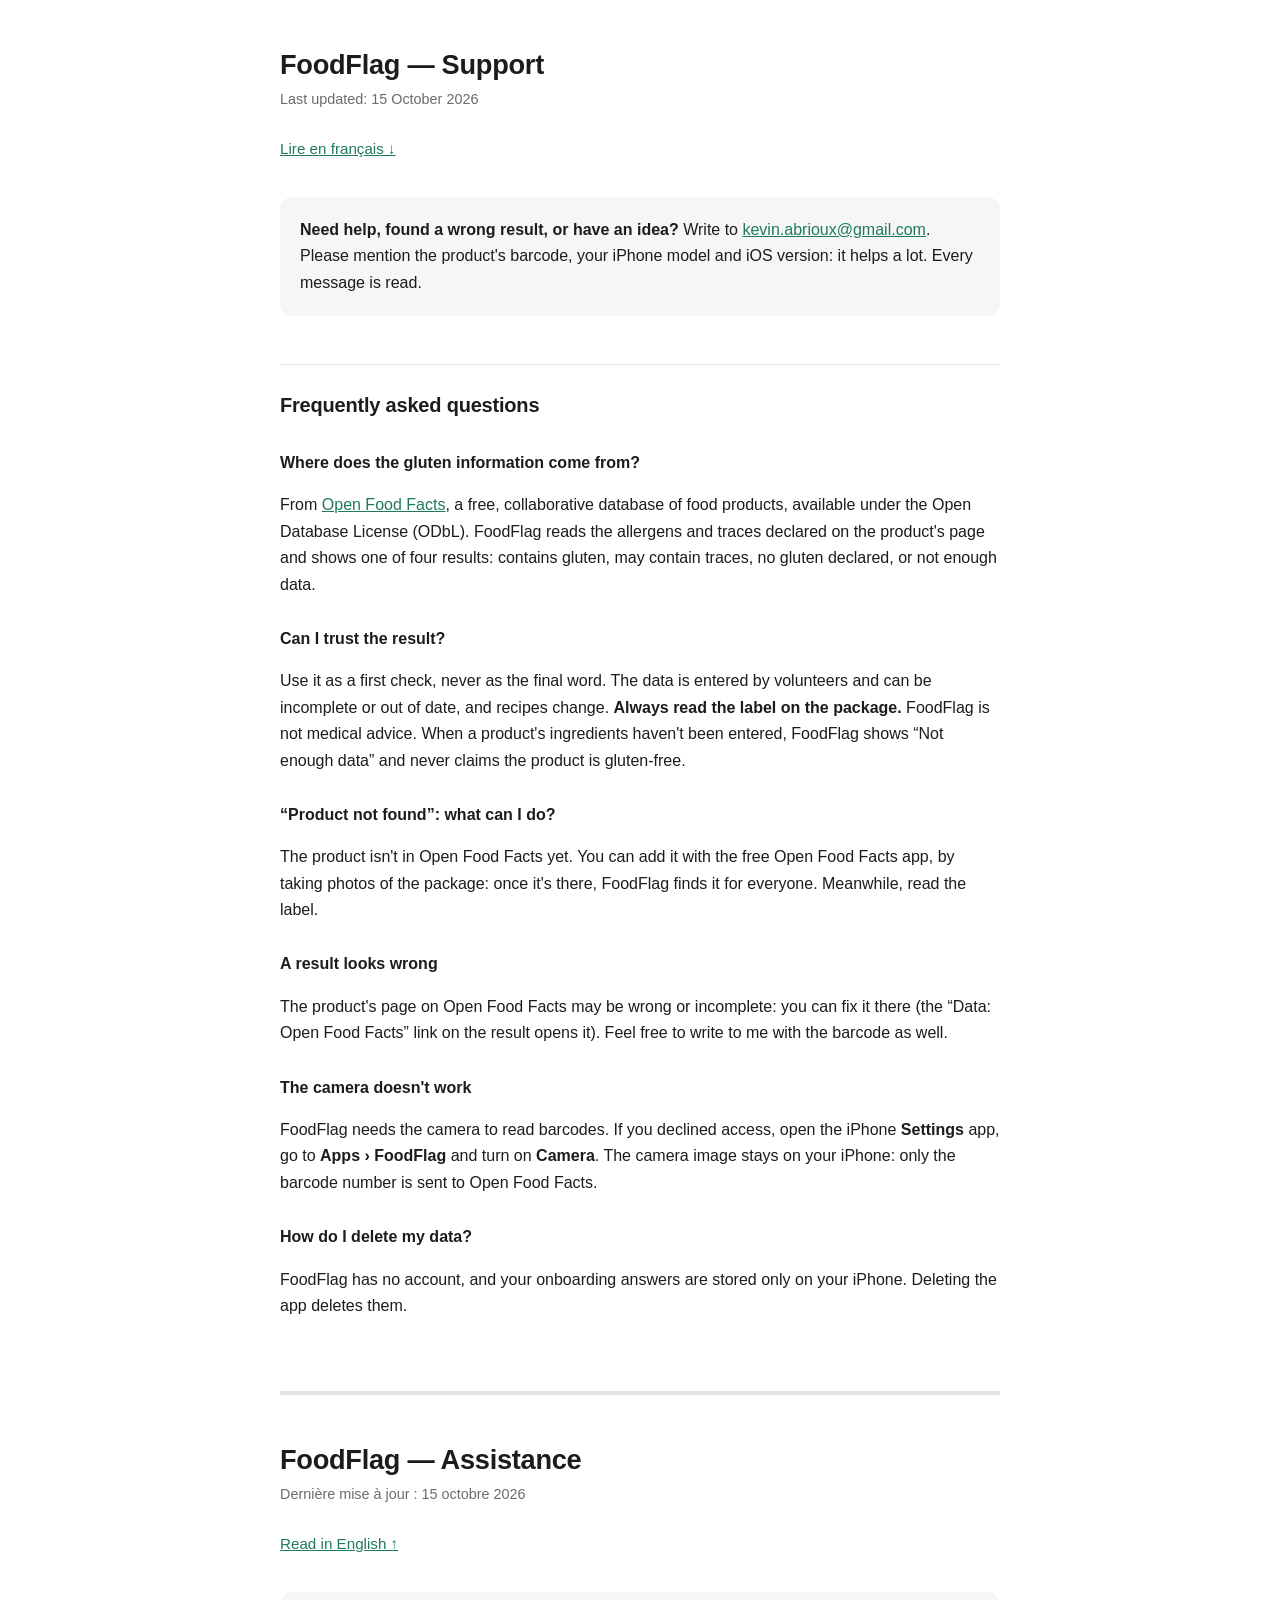
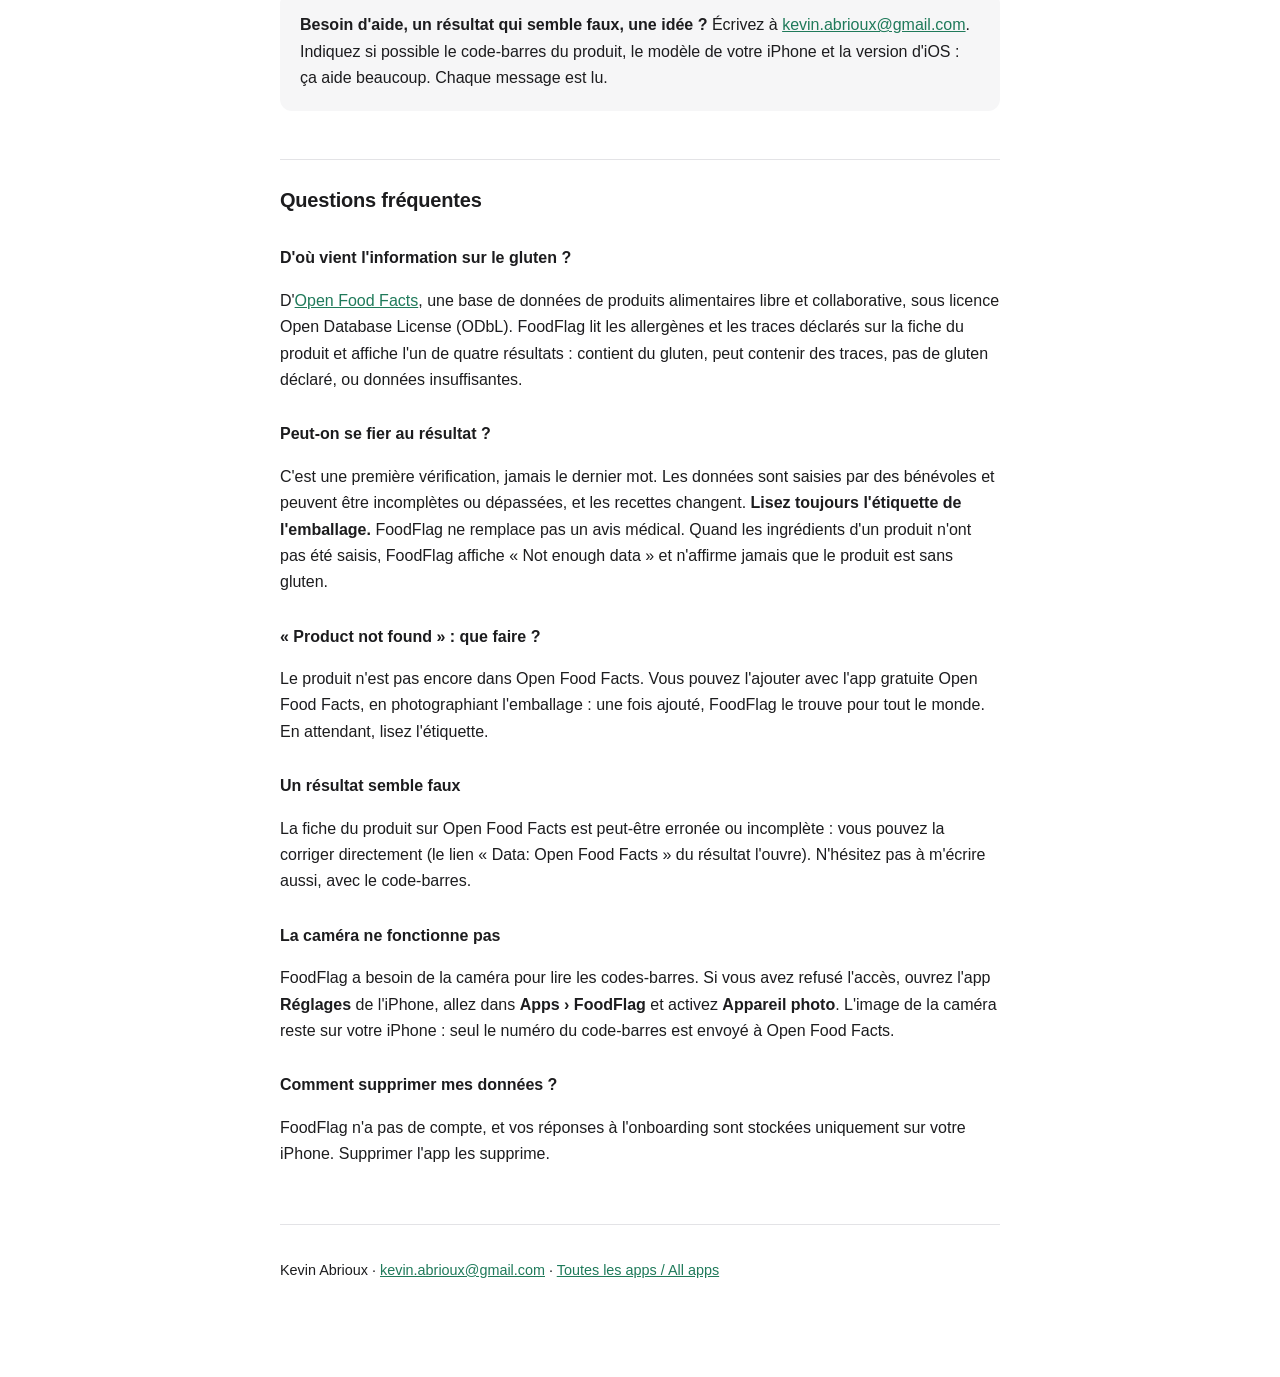
==== foodflag/support/index.html @ 54abcb8b "FoodFlag: support page (FoodFlag #33)" ====
<!doctype html>
<html lang="en">
<head>
<meta charset="utf-8">
<meta name="viewport" content="width=device-width, initial-scale=1, viewport-fit=cover">
<title>FoodFlag — Support / Assistance</title>
<link rel="stylesheet" href="../../assets/style.css">
</head>
<body>
<main>

<header id="en">
  <h1>FoodFlag — Support</h1>
  <p class="meta">Last updated: 15 October 2026</p>
  <p class="lang"><a href="#fr">Lire en français ↓</a></p>
</header>

<div class="summary">
  <p><strong>Need help, found a wrong result, or have an idea?</strong> Write to <a href="mailto:kevin.abrioux@gmail.com?subject=FoodFlag%20support">kevin.abrioux@gmail.com</a>. Please mention the product's barcode, your iPhone model and iOS version: it helps a lot. Every message is read.</p>
</div>

<h2>Frequently asked questions</h2>

<h3>Where does the gluten information come from?</h3>
<p>From <a href="https://world.openfoodfacts.org">Open Food Facts</a>, a free, collaborative database of food products, available under the Open Database License (ODbL). FoodFlag reads the allergens and traces declared on the product's page and shows one of four results: contains gluten, may contain traces, no gluten declared, or not enough data.</p>

<h3>Can I trust the result?</h3>
<p>Use it as a first check, never as the final word. The data is entered by volunteers and can be incomplete or out of date, and recipes change. <strong>Always read the label on the package.</strong> FoodFlag is not medical advice. When a product's ingredients haven't been entered, FoodFlag shows “Not enough data” and never claims the product is gluten-free.</p>

<h3>“Product not found”: what can I do?</h3>
<p>The product isn't in Open Food Facts yet. You can add it with the free Open Food Facts app, by taking photos of the package: once it's there, FoodFlag finds it for everyone. Meanwhile, read the label.</p>

<h3>A result looks wrong</h3>
<p>The product's page on Open Food Facts may be wrong or incomplete: you can fix it there (the “Data: Open Food Facts” link on the result opens it). Feel free to write to me with the barcode as well.</p>

<h3>The camera doesn't work</h3>
<p>FoodFlag needs the camera to read barcodes. If you declined access, open the iPhone <strong>Settings</strong> app, go to <strong>Apps › FoodFlag</strong> and turn on <strong>Camera</strong>. The camera image stays on your iPhone: only the barcode number is sent to Open Food Facts.</p>

<h3>How do I delete my data?</h3>
<p>FoodFlag has no account, and your onboarding answers are stored only on your iPhone. Deleting the app deletes them.</p>

<hr class="lang-break">

<header id="fr">
  <h1>FoodFlag — Assistance</h1>
  <p class="meta">Dernière mise à jour : 15 octobre 2026</p>
  <p class="lang"><a href="#en">Read in English ↑</a></p>
</header>

<div class="summary">
  <p><strong>Besoin d'aide, un résultat qui semble faux, une idée ?</strong> Écrivez à <a href="mailto:kevin.abrioux@gmail.com?subject=FoodFlag%20assistance">kevin.abrioux@gmail.com</a>. Indiquez si possible le code-barres du produit, le modèle de votre iPhone et la version d'iOS : ça aide beaucoup. Chaque message est lu.</p>
</div>

<h2>Questions fréquentes</h2>

<h3>D'où vient l'information sur le gluten ?</h3>
<p>D'<a href="https://fr.openfoodfacts.org">Open Food Facts</a>, une base de données de produits alimentaires libre et collaborative, sous licence Open Database License (ODbL). FoodFlag lit les allergènes et les traces déclarés sur la fiche du produit et affiche l'un de quatre résultats : contient du gluten, peut contenir des traces, pas de gluten déclaré, ou données insuffisantes.</p>

<h3>Peut-on se fier au résultat ?</h3>
<p>C'est une première vérification, jamais le dernier mot. Les données sont saisies par des bénévoles et peuvent être incomplètes ou dépassées, et les recettes changent. <strong>Lisez toujours l'étiquette de l'emballage.</strong> FoodFlag ne remplace pas un avis médical. Quand les ingrédients d'un produit n'ont pas été saisis, FoodFlag affiche « Not enough data » et n'affirme jamais que le produit est sans gluten.</p>

<h3>« Product not found » : que faire ?</h3>
<p>Le produit n'est pas encore dans Open Food Facts. Vous pouvez l'ajouter avec l'app gratuite Open Food Facts, en photographiant l'emballage : une fois ajouté, FoodFlag le trouve pour tout le monde. En attendant, lisez l'étiquette.</p>

<h3>Un résultat semble faux</h3>
<p>La fiche du produit sur Open Food Facts est peut-être erronée ou incomplète : vous pouvez la corriger directement (le lien « Data: Open Food Facts » du résultat l'ouvre). N'hésitez pas à m'écrire aussi, avec le code-barres.</p>

<h3>La caméra ne fonctionne pas</h3>
<p>FoodFlag a besoin de la caméra pour lire les codes-barres. Si vous avez refusé l'accès, ouvrez l'app <strong>Réglages</strong> de l'iPhone, allez dans <strong>Apps › FoodFlag</strong> et activez <strong>Appareil photo</strong>. L'image de la caméra reste sur votre iPhone : seul le numéro du code-barres est envoyé à Open Food Facts.</p>

<h3>Comment supprimer mes données ?</h3>
<p>FoodFlag n'a pas de compte, et vos réponses à l'onboarding sont stockées uniquement sur votre iPhone. Supprimer l'app les supprime.</p>

<footer>
  <p>Kevin Abrioux · <a href="mailto:kevin.abrioux@gmail.com">kevin.abrioux@gmail.com</a> · <a href="../../">Toutes les apps / All apps</a></p>
</footer>
</main>
</body>
</html>
---- assets/style.css ----
:root {
  color-scheme: light dark;
  --bg: #ffffff;
  --fg: #1c1c1e;
  --muted: #6b6b70;
  --rule: #e3e3e6;
  --accent: #1f7a5a;
  --card: #f6f6f7;
}
@media (prefers-color-scheme: dark) {
  :root {
    --bg: #121214;
    --fg: #ececee;
    --muted: #9a9aa0;
    --rule: #2c2c30;
    --accent: #4ec79b;
    --card: #1c1c1f;
  }
}
* { box-sizing: border-box; }
body {
  margin: 0;
  padding: 0 20px 80px;
  background: var(--bg);
  color: var(--fg);
  font: 16px/1.65 -apple-system, BlinkMacSystemFont, "Segoe UI", Roboto, Helvetica, Arial, sans-serif;
  -webkit-text-size-adjust: 100%;
}
main { max-width: 720px; margin: 0 auto; }
header { padding: 48px 0 8px; }
h1 { font-size: 1.7rem; line-height: 1.25; margin: 0 0 6px; letter-spacing: -0.01em; }
h2 {
  font-size: 1.25rem; margin: 48px 0 12px; padding-top: 24px;
  border-top: 1px solid var(--rule); letter-spacing: -0.01em;
}
h3 { font-size: 1rem; margin: 28px 0 8px; }
p, li { color: var(--fg); }
.meta { color: var(--muted); font-size: 0.9rem; margin: 0; }
.lang { margin: 24px 0 0; font-size: 0.95rem; }
.lang a { color: var(--accent); }
a { color: var(--accent); }
.summary {
  background: var(--card); border-radius: 12px; padding: 4px 20px;
  margin: 28px 0 0;
}
.summary ul { padding-left: 20px; }
table { width: 100%; border-collapse: collapse; margin: 16px 0; font-size: 0.95rem; }
th, td { text-align: left; padding: 9px 10px; border-bottom: 1px solid var(--rule); vertical-align: top; }
th { font-weight: 600; }
.scroll { overflow-x: auto; }
code { font-family: ui-monospace, SFMono-Regular, Menlo, monospace; font-size: 0.9em; }
footer { margin-top: 56px; padding-top: 20px; border-top: 1px solid var(--rule); color: var(--muted); font-size: 0.9rem; }
hr.lang-break { border: none; border-top: 4px solid var(--rule); margin: 72px 0 0; }
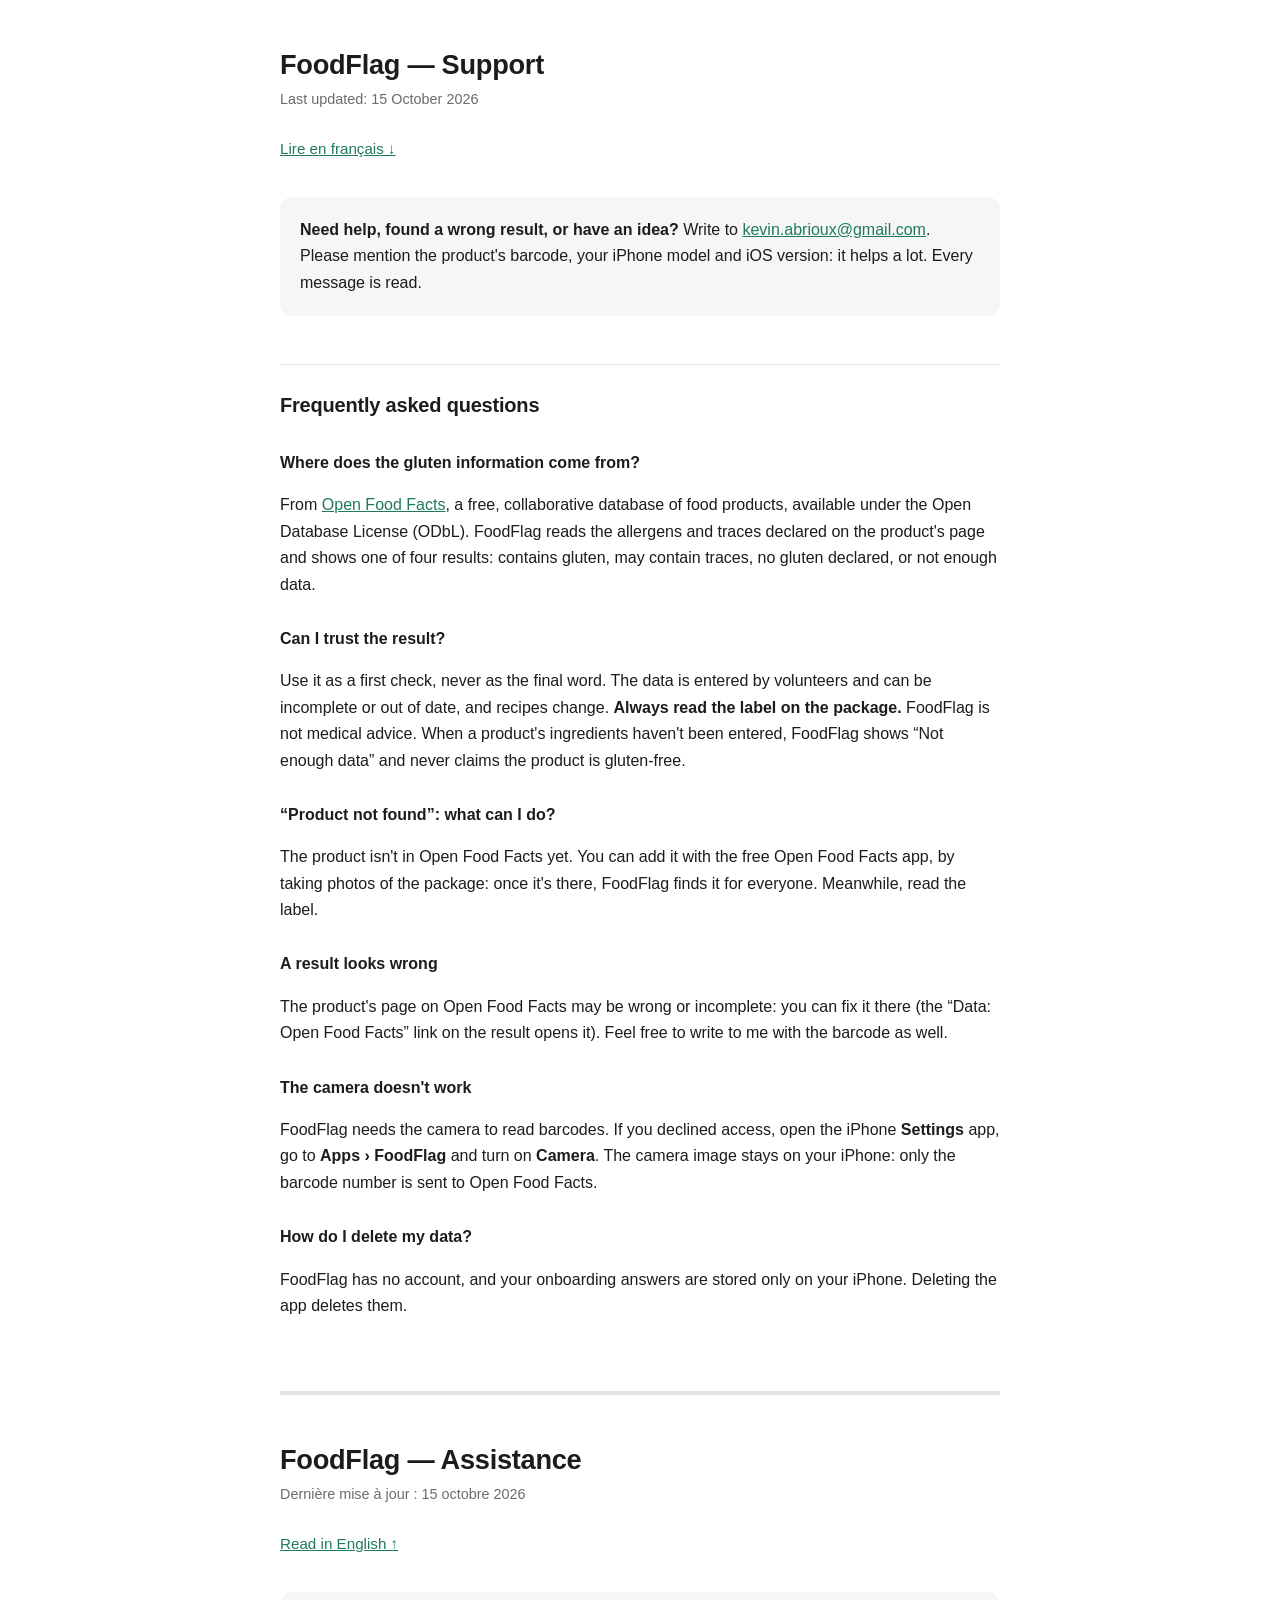
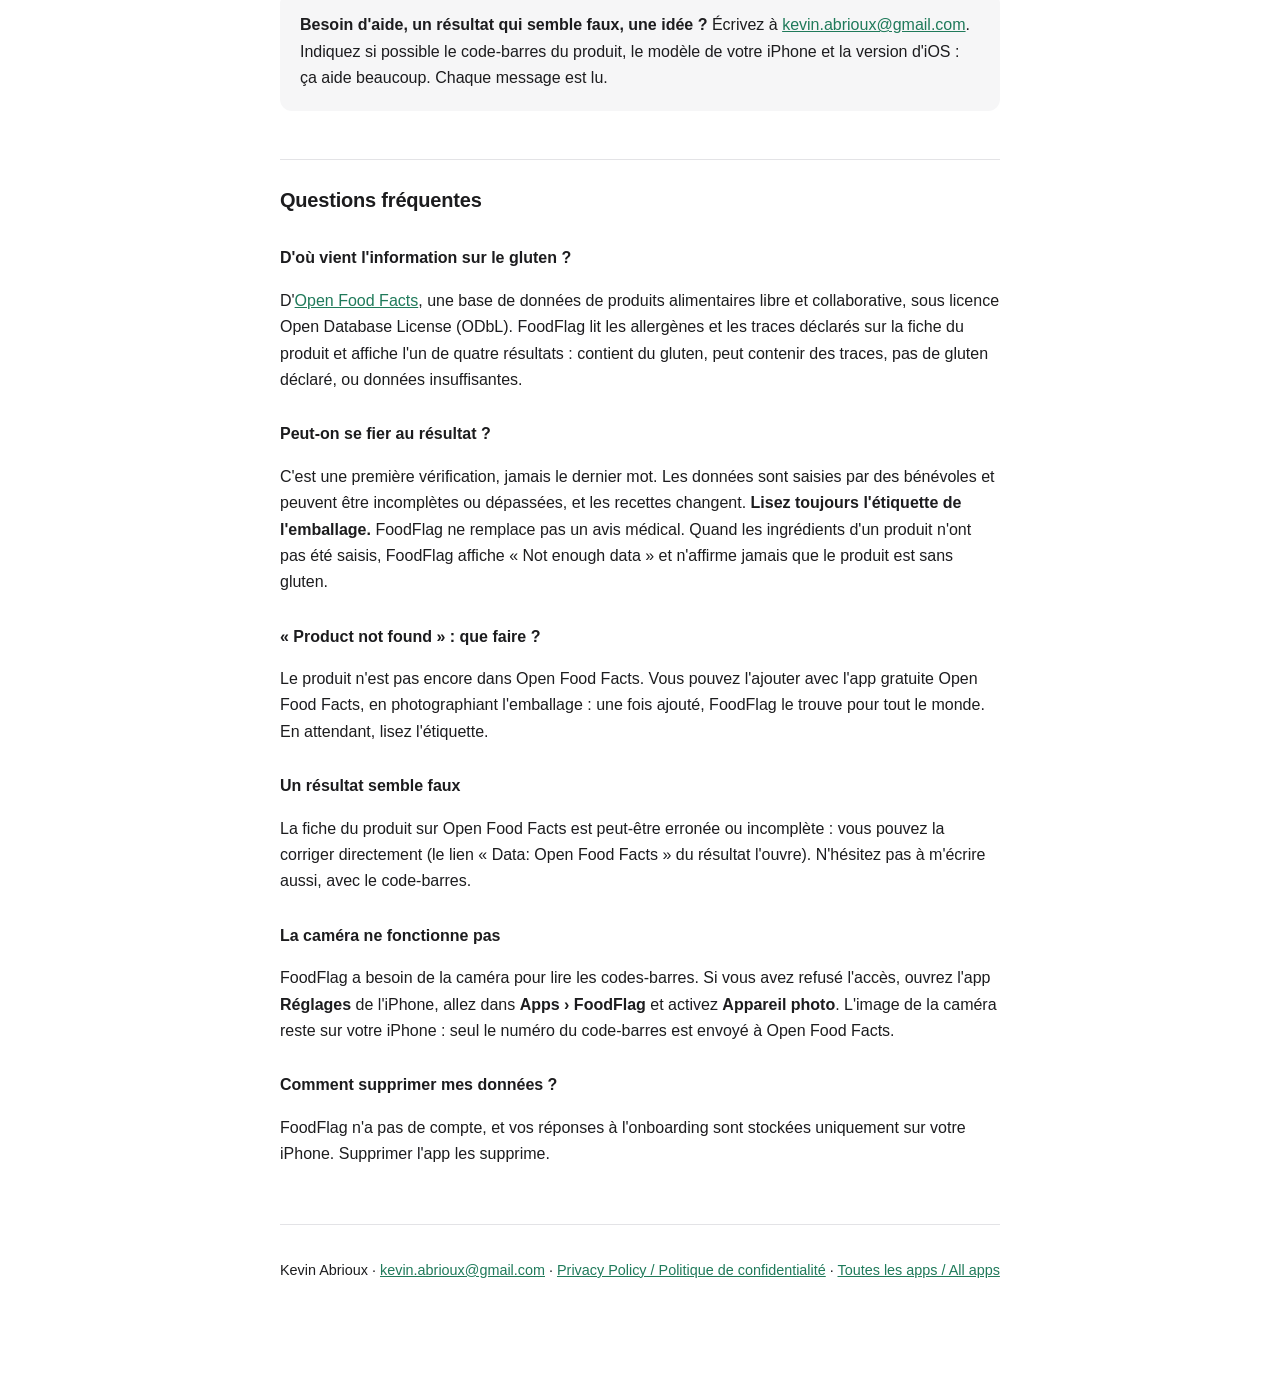
==== commit a86323be: "FoodFlag: privacy policy (FoodFlag #15) Co-Authored-By: Claude <noreply@anthropic.com>" ====
--- a/foodflag/support/index.html
+++ b/foodflag/support/index.html
@@ -72,7 +72,7 @@
 <p>FoodFlag n'a pas de compte, et vos réponses à l'onboarding sont stockées uniquement sur votre iPhone. Supprimer l'app les supprime.</p>
 
 <footer>
-  <p>Kevin Abrioux · <a href="mailto:kevin.abrioux@gmail.com">kevin.abrioux@gmail.com</a> · <a href="../../">Toutes les apps / All apps</a></p>
+  <p>Kevin Abrioux · <a href="mailto:kevin.abrioux@gmail.com">kevin.abrioux@gmail.com</a> · <a href="../">Privacy Policy / Politique de confidentialité</a> · <a href="../../">Toutes les apps / All apps</a></p>
 </footer>
 </main>
 </body>
